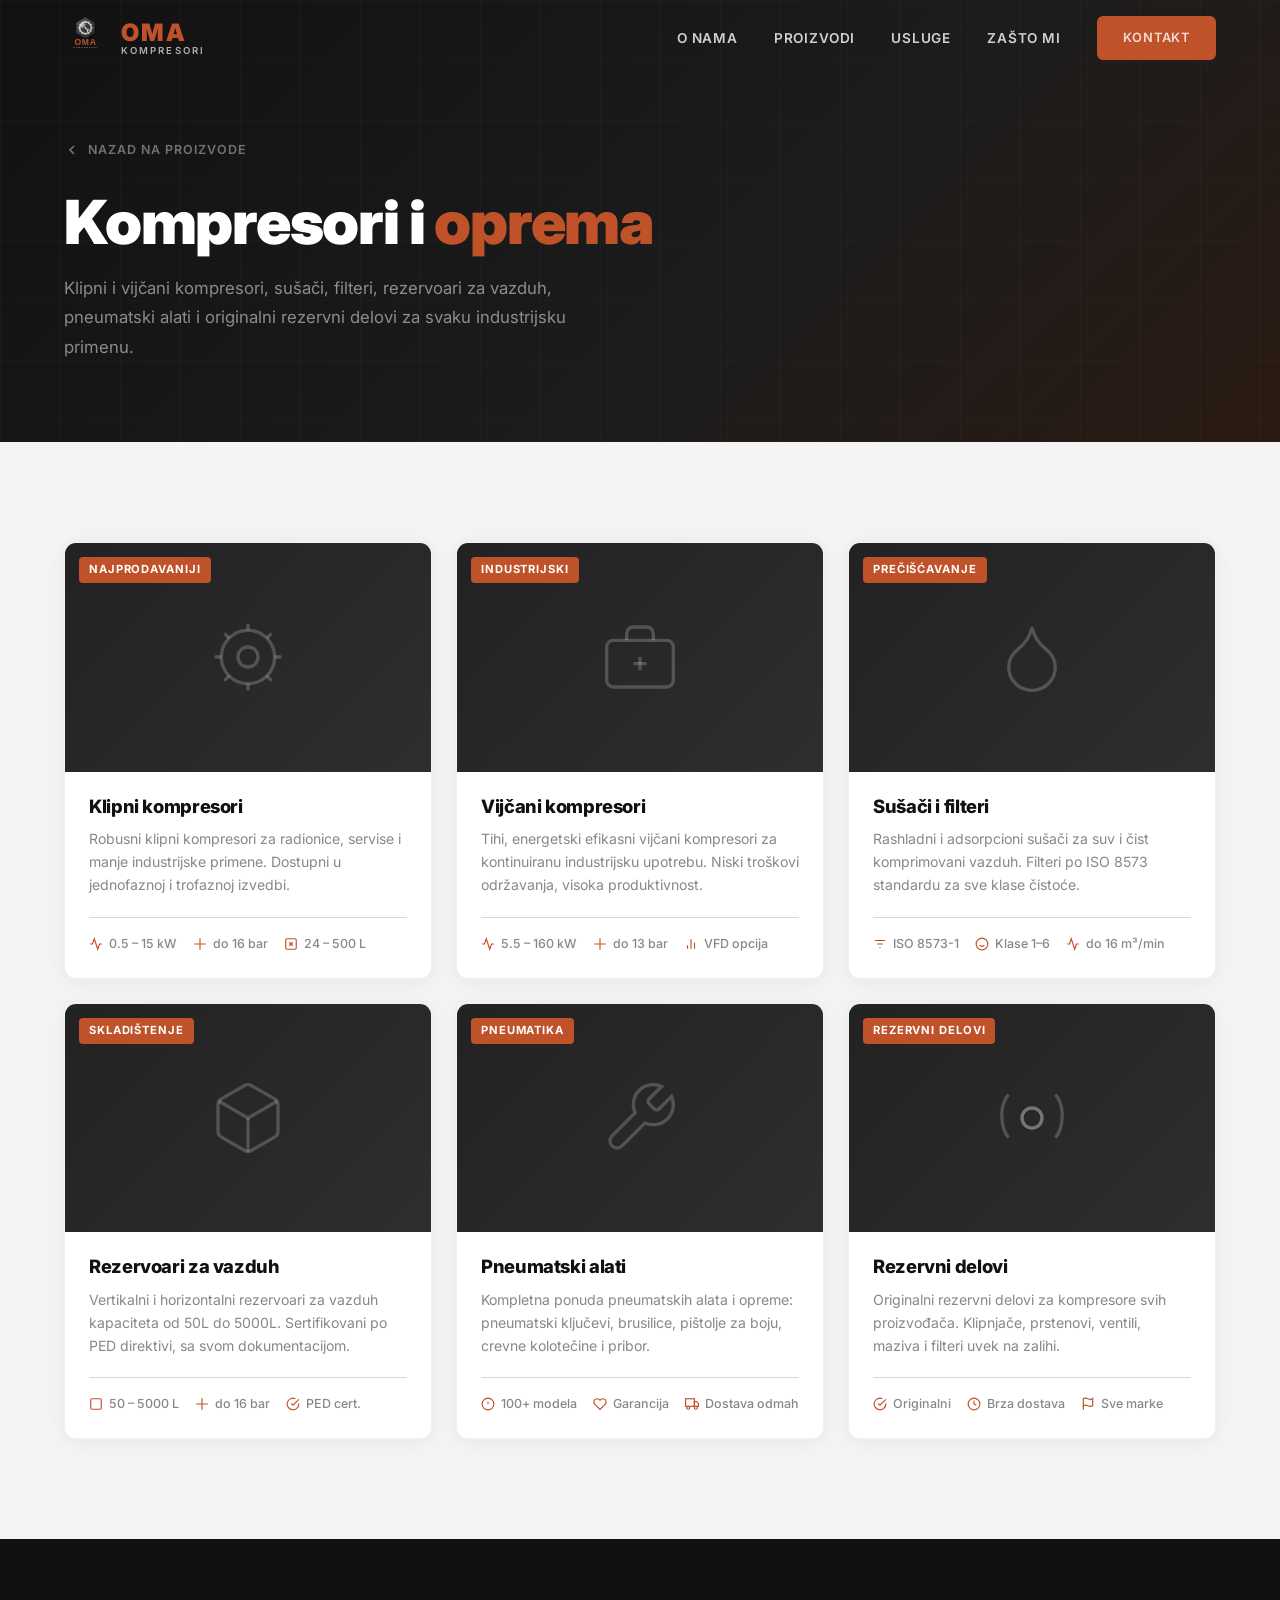
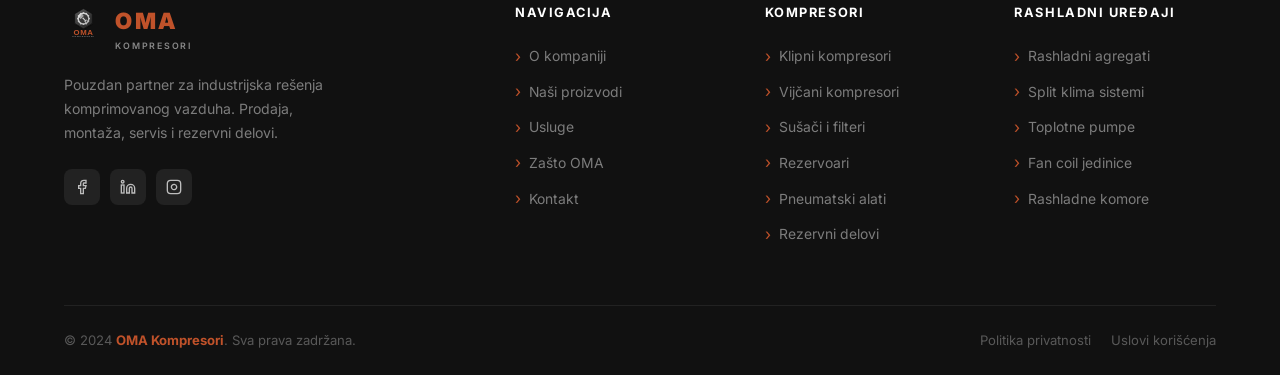
==== kompresori.html @ 8d27f839 "Dodaj kategorije proizvoda: Kompresori i Rashladni uređaji - index.html: products sekcija postala ca" ====
<!DOCTYPE html>
<html lang="sr">
<head>
  <meta charset="UTF-8" />
  <meta name="viewport" content="width=device-width, initial-scale=1.0" />
  <title>Kompresori – OMA Kompresori</title>
  <meta name="description" content="Klipni i vijčani kompresori, sušači, filteri, rezervoari i pneumatski alati. OMA Kompresori – pouzdana industrijska rešenja." />
  <link rel="stylesheet" href="css/style.css" />
  <link rel="preconnect" href="https://fonts.googleapis.com" />
  <link rel="preconnect" href="https://fonts.gstatic.com" crossorigin />
  <link href="https://fonts.googleapis.com/css2?family=Inter:wght@400;500;600;700;800;900&display=swap" rel="stylesheet" />
</head>
<body>

<!-- ===== NAVBAR ===== -->
<nav id="navbar">
  <a href="index.html" class="nav-logo">
    <img src="bands_assets/OMA Kompresori logo vektorski.svg" alt="OMA Kompresori Logo" />
    <div class="nav-logo-text">
      <span class="brand-oma">OMA</span>
      <span class="brand-sub">Kompresori</span>
    </div>
  </a>
  <ul class="nav-links">
    <li><a href="index.html#about">O nama</a></li>
    <li><a href="index.html#products">Proizvodi</a></li>
    <li><a href="index.html#services">Usluge</a></li>
    <li><a href="index.html#why-us">Zašto mi</a></li>
    <li><a href="index.html#contact" class="btn btn-primary nav-cta">Kontakt</a></li>
  </ul>
  <button class="nav-toggle" id="nav-toggle" aria-label="Otvori meni">
    <span></span><span></span><span></span>
  </button>
</nav>

<div class="mobile-nav" id="mobile-nav">
  <a href="index.html#about">O nama</a>
  <a href="index.html#products">Proizvodi</a>
  <a href="index.html#services">Usluge</a>
  <a href="index.html#why-us">Zašto mi</a>
  <a href="index.html#contact" class="btn btn-primary">Kontakt</a>
</div>

<!-- ===== PAGE HEADER ===== -->
<div class="page-header">
  <div class="container">
    <div class="page-header-inner">
      <a href="index.html#products" class="breadcrumb">
        <svg xmlns="http://www.w3.org/2000/svg" viewBox="0 0 24 24" fill="none" stroke="currentColor" stroke-width="2.5"><polyline points="15 18 9 12 15 6"/></svg>
        Nazad na proizvode
      </a>
      <h1>Kompresori i <span>oprema</span></h1>
      <p class="page-header-desc">Klipni i vijčani kompresori, sušači, filteri, rezervoari za vazduh, pneumatski alati i originalni rezervni delovi za svaku industrijsku primenu.</p>
    </div>
  </div>
</div>

<!-- ===== PRODUCTS ===== -->
<section id="products-page">
  <div class="container">
    <div class="products-grid">

      <div class="product-card fade-up">
        <div class="product-img">
          <div class="product-img-overlay"></div>
          <span class="product-tag">Najprodavaniji</span>
          <svg class="product-icon" xmlns="http://www.w3.org/2000/svg" viewBox="0 0 24 24" fill="none" stroke="currentColor" stroke-width="1">
            <circle cx="12" cy="12" r="8"/><circle cx="12" cy="12" r="3"/>
            <line x1="12" y1="2" x2="12" y2="4"/><line x1="12" y1="20" x2="12" y2="22"/>
            <line x1="2" y1="12" x2="4" y2="12"/><line x1="20" y1="12" x2="22" y2="12"/>
            <line x1="4.93" y1="4.93" x2="6.34" y2="6.34"/><line x1="17.66" y1="17.66" x2="19.07" y2="19.07"/>
            <line x1="19.07" y1="4.93" x2="17.66" y2="6.34"/><line x1="6.34" y1="17.66" x2="4.93" y2="19.07"/>
          </svg>
        </div>
        <div class="product-body">
          <h3 class="product-title">Klipni kompresori</h3>
          <p class="product-desc">Robusni klipni kompresori za radionice, servise i manje industrijske primene. Dostupni u jednofaznoj i trofaznoj izvedbi.</p>
          <div class="product-specs">
            <span class="product-spec">
              <svg xmlns="http://www.w3.org/2000/svg" viewBox="0 0 24 24" fill="none" stroke="currentColor" stroke-width="2"><polyline points="22 12 18 12 15 21 9 3 6 12 2 12"/></svg>
              0.5 – 15 kW
            </span>
            <span class="product-spec">
              <svg xmlns="http://www.w3.org/2000/svg" viewBox="0 0 24 24" fill="none" stroke="currentColor" stroke-width="2"><path d="M12 2v20M2 12h20"/></svg>
              do 16 bar
            </span>
            <span class="product-spec">
              <svg xmlns="http://www.w3.org/2000/svg" viewBox="0 0 24 24" fill="none" stroke="currentColor" stroke-width="2"><rect x="3" y="3" width="18" height="18" rx="2"/><line x1="9" y1="9" x2="15" y2="15"/><line x1="15" y1="9" x2="9" y2="15"/></svg>
              24 – 500 L
            </span>
          </div>
        </div>
      </div>

      <div class="product-card fade-up">
        <div class="product-img">
          <div class="product-img-overlay"></div>
          <span class="product-tag">Industrijski</span>
          <svg class="product-icon" xmlns="http://www.w3.org/2000/svg" viewBox="0 0 24 24" fill="none" stroke="currentColor" stroke-width="1">
            <rect x="2" y="7" width="20" height="14" rx="2"/>
            <path d="M16 7V5a2 2 0 0 0-2-2h-4a2 2 0 0 0-2 2v2"/>
            <line x1="12" y1="12" x2="12" y2="16"/><line x1="10" y1="14" x2="14" y2="14"/>
          </svg>
        </div>
        <div class="product-body">
          <h3 class="product-title">Vijčani kompresori</h3>
          <p class="product-desc">Tihi, energetski efikasni vijčani kompresori za kontinuiranu industrijsku upotrebu. Niski troškovi održavanja, visoka produktivnost.</p>
          <div class="product-specs">
            <span class="product-spec">
              <svg xmlns="http://www.w3.org/2000/svg" viewBox="0 0 24 24" fill="none" stroke="currentColor" stroke-width="2"><polyline points="22 12 18 12 15 21 9 3 6 12 2 12"/></svg>
              5.5 – 160 kW
            </span>
            <span class="product-spec">
              <svg xmlns="http://www.w3.org/2000/svg" viewBox="0 0 24 24" fill="none" stroke="currentColor" stroke-width="2"><path d="M12 2v20M2 12h20"/></svg>
              do 13 bar
            </span>
            <span class="product-spec">
              <svg xmlns="http://www.w3.org/2000/svg" viewBox="0 0 24 24" fill="none" stroke="currentColor" stroke-width="2"><path d="M18 20V10M12 20V4M6 20v-6"/></svg>
              VFD opcija
            </span>
          </div>
        </div>
      </div>

      <div class="product-card fade-up">
        <div class="product-img">
          <div class="product-img-overlay"></div>
          <span class="product-tag">Prečišćavanje</span>
          <svg class="product-icon" xmlns="http://www.w3.org/2000/svg" viewBox="0 0 24 24" fill="none" stroke="currentColor" stroke-width="1">
            <path d="M12 22a7 7 0 0 0 7-7c0-2-1-3.9-3-5.5s-3.5-4-4-6.5c-.5 2.5-2 4.9-4 6.5C6 11.1 5 13 5 15a7 7 0 0 0 7 7z"/>
          </svg>
        </div>
        <div class="product-body">
          <h3 class="product-title">Sušači i filteri</h3>
          <p class="product-desc">Rashladni i adsorpcioni sušači za suv i čist komprimovani vazduh. Filteri po ISO 8573 standardu za sve klase čistoće.</p>
          <div class="product-specs">
            <span class="product-spec">
              <svg xmlns="http://www.w3.org/2000/svg" viewBox="0 0 24 24" fill="none" stroke="currentColor" stroke-width="2"><path d="M3 6h18M7 12h10M11 18h2"/></svg>
              ISO 8573-1
            </span>
            <span class="product-spec">
              <svg xmlns="http://www.w3.org/2000/svg" viewBox="0 0 24 24" fill="none" stroke="currentColor" stroke-width="2"><circle cx="12" cy="12" r="10"/><path d="M8 14s1.5 2 4 2 4-2 4-2"/><line x1="9" y1="9" x2="9.01" y2="9"/><line x1="15" y1="9" x2="15.01" y2="9"/></svg>
              Klase 1–6
            </span>
            <span class="product-spec">
              <svg xmlns="http://www.w3.org/2000/svg" viewBox="0 0 24 24" fill="none" stroke="currentColor" stroke-width="2"><polyline points="22 12 18 12 15 21 9 3 6 12 2 12"/></svg>
              do 16 m³/min
            </span>
          </div>
        </div>
      </div>

      <div class="product-card fade-up">
        <div class="product-img">
          <div class="product-img-overlay"></div>
          <span class="product-tag">Skladištenje</span>
          <svg class="product-icon" xmlns="http://www.w3.org/2000/svg" viewBox="0 0 24 24" fill="none" stroke="currentColor" stroke-width="1">
            <path d="M21 16V8a2 2 0 0 0-1-1.73l-7-4a2 2 0 0 0-2 0l-7 4A2 2 0 0 0 3 8v8a2 2 0 0 0 1 1.73l7 4a2 2 0 0 0 2 0l7-4A2 2 0 0 0 21 16z"/>
            <polyline points="3.27 6.96 12 12.01 20.73 6.96"/>
            <line x1="12" y1="22.08" x2="12" y2="12"/>
          </svg>
        </div>
        <div class="product-body">
          <h3 class="product-title">Rezervoari za vazduh</h3>
          <p class="product-desc">Vertikalni i horizontalni rezervoari za vazduh kapaciteta od 50L do 5000L. Sertifikovani po PED direktivi, sa svom dokumentacijom.</p>
          <div class="product-specs">
            <span class="product-spec">
              <svg xmlns="http://www.w3.org/2000/svg" viewBox="0 0 24 24" fill="none" stroke="currentColor" stroke-width="2"><rect x="3" y="3" width="18" height="18" rx="2"/></svg>
              50 – 5000 L
            </span>
            <span class="product-spec">
              <svg xmlns="http://www.w3.org/2000/svg" viewBox="0 0 24 24" fill="none" stroke="currentColor" stroke-width="2"><path d="M12 2v20M2 12h20"/></svg>
              do 16 bar
            </span>
            <span class="product-spec">
              <svg xmlns="http://www.w3.org/2000/svg" viewBox="0 0 24 24" fill="none" stroke="currentColor" stroke-width="2"><path d="M22 11.08V12a10 10 0 1 1-5.93-9.14"/><polyline points="22 4 12 14.01 9 11.01"/></svg>
              PED cert.
            </span>
          </div>
        </div>
      </div>

      <div class="product-card fade-up">
        <div class="product-img">
          <div class="product-img-overlay"></div>
          <span class="product-tag">Pneumatika</span>
          <svg class="product-icon" xmlns="http://www.w3.org/2000/svg" viewBox="0 0 24 24" fill="none" stroke="currentColor" stroke-width="1">
            <path d="M14.7 6.3a1 1 0 0 0 0 1.4l1.6 1.6a1 1 0 0 0 1.4 0l3.77-3.77a6 6 0 0 1-7.94 7.94l-6.91 6.91a2.12 2.12 0 0 1-3-3l6.91-6.91a6 6 0 0 1 7.94-7.94l-3.76 3.76z"/>
          </svg>
        </div>
        <div class="product-body">
          <h3 class="product-title">Pneumatski alati</h3>
          <p class="product-desc">Kompletna ponuda pneumatskih alata i opreme: pneumatski ključevi, brusilice, pištolje za boju, crevne kolotečine i pribor.</p>
          <div class="product-specs">
            <span class="product-spec">
              <svg xmlns="http://www.w3.org/2000/svg" viewBox="0 0 24 24" fill="none" stroke="currentColor" stroke-width="2"><circle cx="12" cy="12" r="10"/><line x1="12" y1="8" x2="12" y2="12"/><line x1="12" y1="16" x2="12.01" y2="16"/></svg>
              100+ modela
            </span>
            <span class="product-spec">
              <svg xmlns="http://www.w3.org/2000/svg" viewBox="0 0 24 24" fill="none" stroke="currentColor" stroke-width="2"><path d="M20.84 4.61a5.5 5.5 0 0 0-7.78 0L12 5.67l-1.06-1.06a5.5 5.5 0 0 0-7.78 7.78l1.06 1.06L12 21.23l7.78-7.78 1.06-1.06a5.5 5.5 0 0 0 0-7.78z"/></svg>
              Garancija
            </span>
            <span class="product-spec">
              <svg xmlns="http://www.w3.org/2000/svg" viewBox="0 0 24 24" fill="none" stroke="currentColor" stroke-width="2"><rect x="1" y="3" width="15" height="13"/><polygon points="16 8 20 8 23 11 23 16 16 16 16 8"/><circle cx="5.5" cy="18.5" r="2.5"/><circle cx="18.5" cy="18.5" r="2.5"/></svg>
              Dostava odmah
            </span>
          </div>
        </div>
      </div>

      <div class="product-card fade-up">
        <div class="product-img">
          <div class="product-img-overlay"></div>
          <span class="product-tag">Rezervni delovi</span>
          <svg class="product-icon" xmlns="http://www.w3.org/2000/svg" viewBox="0 0 24 24" fill="none" stroke="currentColor" stroke-width="1">
            <circle cx="12" cy="12" r="3"/>
            <path d="M19.07 4.93A10 10 0 0 1 21 12a10 10 0 0 1-1.93 5.93M4.93 4.93A10 10 0 0 0 3 12a10 10 0 0 0 1.93 5.93"/>
            <path d="M15 12a3 3 0 1 1-6 0 3 3 0 0 1 6 0z"/>
          </svg>
        </div>
        <div class="product-body">
          <h3 class="product-title">Rezervni delovi</h3>
          <p class="product-desc">Originalni rezervni delovi za kompresore svih proizvođača. Klipnjače, prstenovi, ventili, maziva i filteri uvek na zalihi.</p>
          <div class="product-specs">
            <span class="product-spec">
              <svg xmlns="http://www.w3.org/2000/svg" viewBox="0 0 24 24" fill="none" stroke="currentColor" stroke-width="2"><path d="M22 11.08V12a10 10 0 1 1-5.93-9.14"/><polyline points="22 4 12 14.01 9 11.01"/></svg>
              Originalni
            </span>
            <span class="product-spec">
              <svg xmlns="http://www.w3.org/2000/svg" viewBox="0 0 24 24" fill="none" stroke="currentColor" stroke-width="2"><circle cx="12" cy="12" r="10"/><polyline points="12 6 12 12 16 14"/></svg>
              Brza dostava
            </span>
            <span class="product-spec">
              <svg xmlns="http://www.w3.org/2000/svg" viewBox="0 0 24 24" fill="none" stroke="currentColor" stroke-width="2"><path d="M4 15s1-1 4-1 5 2 8 2 4-1 4-1V3s-1 1-4 1-5-2-8-2-4 1-4 1z"/><line x1="4" y1="22" x2="4" y2="15"/></svg>
              Sve marke
            </span>
          </div>
        </div>
      </div>

    </div>
  </div>
</section>

<!-- ===== FOOTER ===== -->
<footer>
  <div class="container">
    <div class="footer-top">
      <div>
        <div class="footer-brand-logo">
          <img src="bands_assets/OMA Kompresori logo vektorski.svg" alt="OMA Kompresori" />
          <div>
            <div class="footer-brand-oma">OMA</div>
            <div class="footer-brand-sub">Kompresori</div>
          </div>
        </div>
        <p class="footer-brand-desc">Pouzdan partner za industrijska rešenja komprimovanog vazduha. Prodaja, montaža, servis i rezervni delovi.</p>
        <div class="footer-social">
          <a href="#" aria-label="Facebook"><svg xmlns="http://www.w3.org/2000/svg" viewBox="0 0 24 24" fill="none" stroke="currentColor" stroke-width="2"><path d="M18 2h-3a5 5 0 0 0-5 5v3H7v4h3v8h4v-8h3l1-4h-4V7a1 1 0 0 1 1-1h3z"/></svg></a>
          <a href="#" aria-label="LinkedIn"><svg xmlns="http://www.w3.org/2000/svg" viewBox="0 0 24 24" fill="none" stroke="currentColor" stroke-width="2"><path d="M16 8a6 6 0 0 1 6 6v7h-4v-7a2 2 0 0 0-2-2 2 2 0 0 0-2 2v7h-4v-7a6 6 0 0 1 6-6z"/><rect x="2" y="9" width="4" height="12"/><circle cx="4" cy="4" r="2"/></svg></a>
          <a href="#" aria-label="Instagram"><svg xmlns="http://www.w3.org/2000/svg" viewBox="0 0 24 24" fill="none" stroke="currentColor" stroke-width="2"><rect x="2" y="2" width="20" height="20" rx="5" ry="5"/><path d="M16 11.37A4 4 0 1 1 12.63 8 4 4 0 0 1 16 11.37z"/><line x1="17.5" y1="6.5" x2="17.51" y2="6.5"/></svg></a>
        </div>
      </div>
      <div class="footer-col">
        <h5>Navigacija</h5>
        <ul>
          <li><a href="index.html#about">O kompaniji</a></li>
          <li><a href="index.html#products">Naši proizvodi</a></li>
          <li><a href="index.html#services">Usluge</a></li>
          <li><a href="index.html#why-us">Zašto OMA</a></li>
          <li><a href="index.html#contact">Kontakt</a></li>
        </ul>
      </div>
      <div class="footer-col">
        <h5>Kompresori</h5>
        <ul>
          <li><a href="kompresori.html">Klipni kompresori</a></li>
          <li><a href="kompresori.html">Vijčani kompresori</a></li>
          <li><a href="kompresori.html">Sušači i filteri</a></li>
          <li><a href="kompresori.html">Rezervoari</a></li>
          <li><a href="kompresori.html">Pneumatski alati</a></li>
          <li><a href="kompresori.html">Rezervni delovi</a></li>
        </ul>
      </div>
      <div class="footer-col">
        <h5>Rashladni uređaji</h5>
        <ul>
          <li><a href="rashladni.html">Rashladni agregati</a></li>
          <li><a href="rashladni.html">Split klima sistemi</a></li>
          <li><a href="rashladni.html">Toplotne pumpe</a></li>
          <li><a href="rashladni.html">Fan coil jedinice</a></li>
          <li><a href="rashladni.html">Rashladne komore</a></li>
        </ul>
      </div>
    </div>
    <div class="footer-bottom">
      <p>&copy; 2024 <strong>OMA Kompresori</strong>. Sva prava zadržana.</p>
      <div class="footer-bottom-links">
        <a href="#">Politika privatnosti</a>
        <a href="#">Uslovi korišćenja</a>
      </div>
    </div>
  </div>
</footer>

<button id="scroll-top" aria-label="Nazad na vrh">
  <svg xmlns="http://www.w3.org/2000/svg" viewBox="0 0 24 24" fill="none" stroke="currentColor" stroke-width="2.5"><polyline points="18 15 12 9 6 15"/></svg>
</button>

<script src="js/main.js"></script>
</body>
</html>
---- css/style.css ----
/* ===== RESET & BASE ===== */
*, *::before, *::after {
  box-sizing: border-box;
  margin: 0;
  padding: 0;
}

:root {
  --rust: #c0522a;
  --rust-dark: #a0431f;
  --rust-light: #d4673d;
  --dark: #111111;
  --dark-2: #1a1a1a;
  --dark-3: #222222;
  --dark-4: #2e2e2e;
  --mid: #3a3a3a;
  --gray: #888888;
  --gray-light: #b0b0b0;
  --gray-lighter: #d8d8d8;
  --white: #ffffff;
  --off-white: #f5f4f2;
  --section-pad: 100px 0;
  --radius: 6px;
  --shadow: 0 8px 40px rgba(0,0,0,0.18);
  --transition: 0.3s ease;
}

html {
  scroll-behavior: smooth;
  font-size: 16px;
}

body {
  font-family: 'Inter', 'Segoe UI', Arial, sans-serif;
  color: var(--dark);
  background: var(--white);
  line-height: 1.6;
  overflow-x: hidden;
}

img { max-width: 100%; display: block; }
a { text-decoration: none; color: inherit; }
ul { list-style: none; }

/* ===== TYPOGRAPHY ===== */
h1, h2, h3, h4 {
  font-weight: 800;
  line-height: 1.15;
  letter-spacing: -0.02em;
}

.section-label {
  display: inline-block;
  font-size: 0.75rem;
  font-weight: 700;
  letter-spacing: 0.2em;
  text-transform: uppercase;
  color: var(--rust);
  margin-bottom: 12px;
}

.section-title {
  font-size: clamp(2rem, 4vw, 3rem);
  color: var(--dark);
  margin-bottom: 20px;
}

.section-title span {
  color: var(--rust);
}

.section-subtitle {
  font-size: 1.05rem;
  color: var(--gray);
  max-width: 560px;
  line-height: 1.7;
}

/* ===== CONTAINER ===== */
.container {
  width: 90%;
  max-width: 1200px;
  margin: 0 auto;
}

/* ===== BUTTONS ===== */
.btn {
  display: inline-flex;
  align-items: center;
  gap: 10px;
  padding: 14px 32px;
  border-radius: var(--radius);
  font-size: 0.95rem;
  font-weight: 700;
  letter-spacing: 0.04em;
  cursor: pointer;
  border: 2px solid transparent;
  transition: all var(--transition);
  text-transform: uppercase;
}

.btn-primary {
  background: var(--rust);
  color: var(--white);
  border-color: var(--rust);
}
.btn-primary:hover {
  background: var(--rust-dark);
  border-color: var(--rust-dark);
  transform: translateY(-2px);
  box-shadow: 0 8px 24px rgba(192,82,42,0.4);
}

.btn-outline {
  background: transparent;
  color: var(--white);
  border-color: rgba(255,255,255,0.5);
}
.btn-outline:hover {
  background: rgba(255,255,255,0.1);
  border-color: var(--white);
  transform: translateY(-2px);
}

.btn-dark {
  background: var(--dark);
  color: var(--white);
  border-color: var(--dark);
}
.btn-dark:hover {
  background: var(--mid);
  border-color: var(--mid);
  transform: translateY(-2px);
}

.btn svg {
  width: 18px;
  height: 18px;
  flex-shrink: 0;
}

/* ===== NAVBAR ===== */
#navbar {
  position: fixed;
  top: 0;
  left: 0;
  right: 0;
  z-index: 1000;
  padding: 0 5%;
  height: 76px;
  display: flex;
  align-items: center;
  justify-content: space-between;
  background: transparent;
  transition: background var(--transition), box-shadow var(--transition);
}

#navbar.scrolled {
  background: var(--dark);
  box-shadow: 0 2px 24px rgba(0,0,0,0.5);
}

.nav-logo {
  display: flex;
  align-items: center;
  gap: 14px;
}

.nav-logo img {
  height: 48px;
  width: auto;
}

.nav-logo-text {
  display: flex;
  flex-direction: column;
  line-height: 1.1;
}

.nav-logo-text .brand-oma {
  font-size: 1.5rem;
  font-weight: 900;
  color: var(--rust);
  letter-spacing: 0.08em;
}

.nav-logo-text .brand-sub {
  font-size: 0.6rem;
  font-weight: 600;
  letter-spacing: 0.22em;
  color: var(--gray-light);
  text-transform: uppercase;
}

.nav-links {
  display: flex;
  align-items: center;
  gap: 36px;
}

.nav-links a {
  font-size: 0.85rem;
  font-weight: 600;
  letter-spacing: 0.06em;
  text-transform: uppercase;
  color: rgba(255,255,255,0.8);
  transition: color var(--transition);
  position: relative;
}

.nav-links a::after {
  content: '';
  position: absolute;
  bottom: -4px;
  left: 0;
  width: 0;
  height: 2px;
  background: var(--rust);
  transition: width var(--transition);
}

.nav-links a:hover {
  color: var(--white);
}

.nav-links a:hover::after {
  width: 100%;
}

.nav-cta {
  padding: 10px 24px !important;
  font-size: 0.8rem !important;
}

.nav-toggle {
  display: none;
  flex-direction: column;
  gap: 5px;
  cursor: pointer;
  padding: 4px;
}

.nav-toggle span {
  display: block;
  width: 26px;
  height: 2px;
  background: var(--white);
  transition: all var(--transition);
  border-radius: 2px;
}

/* ===== HERO ===== */
#hero {
  min-height: 100vh;
  background: linear-gradient(135deg, var(--dark) 0%, #1c1c1c 40%, #2a1a12 100%);
  display: flex;
  align-items: center;
  position: relative;
  overflow: hidden;
  padding: 120px 0 80px;
}

.hero-bg-pattern {
  position: absolute;
  inset: 0;
  background-image:
    radial-gradient(circle at 20% 50%, rgba(192,82,42,0.08) 0%, transparent 50%),
    radial-gradient(circle at 80% 20%, rgba(192,82,42,0.05) 0%, transparent 40%);
  pointer-events: none;
}

.hero-grid-overlay {
  position: absolute;
  inset: 0;
  background-image:
    linear-gradient(rgba(255,255,255,0.02) 1px, transparent 1px),
    linear-gradient(90deg, rgba(255,255,255,0.02) 1px, transparent 1px);
  background-size: 60px 60px;
  pointer-events: none;
}

.hero-inner {
  position: relative;
  z-index: 2;
  display: grid;
  grid-template-columns: 1fr 1fr;
  gap: 60px;
  align-items: center;
}

.hero-content {}

.hero-badge {
  display: inline-flex;
  align-items: center;
  gap: 8px;
  background: rgba(192,82,42,0.15);
  border: 1px solid rgba(192,82,42,0.3);
  color: var(--rust-light);
  padding: 6px 16px;
  border-radius: 100px;
  font-size: 0.8rem;
  font-weight: 600;
  letter-spacing: 0.08em;
  text-transform: uppercase;
  margin-bottom: 28px;
}

.hero-badge-dot {
  width: 6px;
  height: 6px;
  background: var(--rust);
  border-radius: 50%;
  animation: pulse 2s infinite;
}

@keyframes pulse {
  0%, 100% { opacity: 1; transform: scale(1); }
  50% { opacity: 0.5; transform: scale(1.4); }
}

.hero-title {
  font-size: clamp(2.6rem, 5.5vw, 4.2rem);
  color: var(--white);
  margin-bottom: 24px;
  font-weight: 900;
}

.hero-title .accent {
  color: var(--rust);
  display: block;
}

.hero-desc {
  font-size: 1.1rem;
  color: rgba(255,255,255,0.65);
  max-width: 500px;
  margin-bottom: 40px;
  line-height: 1.75;
}

.hero-actions {
  display: flex;
  gap: 16px;
  flex-wrap: wrap;
}

.hero-stats {
  display: flex;
  gap: 40px;
  margin-top: 56px;
  padding-top: 40px;
  border-top: 1px solid rgba(255,255,255,0.1);
}

.hero-stat-num {
  font-size: 2rem;
  font-weight: 900;
  color: var(--white);
  line-height: 1;
}

.hero-stat-num span {
  color: var(--rust);
}

.hero-stat-label {
  font-size: 0.75rem;
  color: var(--gray);
  letter-spacing: 0.08em;
  text-transform: uppercase;
  margin-top: 4px;
}

.hero-visual {
  display: flex;
  justify-content: center;
  align-items: center;
  position: relative;
}

.hero-logo-wrap {
  position: relative;
  display: flex;
  align-items: center;
  justify-content: center;
}

.hero-logo-ring {
  position: absolute;
  border-radius: 50%;
  border: 1px solid rgba(192,82,42,0.2);
  animation: rotateRing 20s linear infinite;
}

.hero-logo-ring:nth-child(1) {
  width: 340px; height: 340px;
  animation-duration: 25s;
}
.hero-logo-ring:nth-child(2) {
  width: 420px; height: 420px;
  animation-direction: reverse;
  animation-duration: 35s;
  border-style: dashed;
  border-color: rgba(192,82,42,0.1);
}

@keyframes rotateRing {
  from { transform: rotate(0deg); }
  to { transform: rotate(360deg); }
}

.hero-logo-svg {
  position: relative;
  z-index: 2;
  filter: drop-shadow(0 20px 60px rgba(192,82,42,0.25));
  animation: floatLogo 6s ease-in-out infinite;
}

@keyframes floatLogo {
  0%, 100% { transform: translateY(0); }
  50% { transform: translateY(-14px); }
}

/* ===== TRUST BAR ===== */
#trust-bar {
  background: var(--off-white);
  border-top: 1px solid var(--gray-lighter);
  border-bottom: 1px solid var(--gray-lighter);
  padding: 28px 0;
}

.trust-inner {
  display: flex;
  align-items: center;
  justify-content: space-between;
  gap: 24px;
  flex-wrap: wrap;
}

.trust-label {
  font-size: 0.75rem;
  font-weight: 700;
  letter-spacing: 0.15em;
  text-transform: uppercase;
  color: var(--gray);
  white-space: nowrap;
}

.trust-divider {
  width: 1px;
  height: 30px;
  background: var(--gray-lighter);
}

.trust-items {
  display: flex;
  align-items: center;
  gap: 36px;
  flex-wrap: wrap;
}

.trust-item {
  display: flex;
  align-items: center;
  gap: 10px;
  font-size: 0.85rem;
  font-weight: 600;
  color: var(--mid);
}

.trust-icon {
  width: 32px;
  height: 32px;
  background: var(--rust);
  border-radius: 50%;
  display: flex;
  align-items: center;
  justify-content: center;
  flex-shrink: 0;
}

.trust-icon svg {
  width: 16px;
  height: 16px;
  color: var(--white);
}

/* ===== ABOUT ===== */
#about {
  padding: var(--section-pad);
  background: var(--white);
}

.about-grid {
  display: grid;
  grid-template-columns: 1fr 1fr;
  gap: 80px;
  align-items: center;
}

.about-visual {
  position: relative;
}

.about-img-frame {
  position: relative;
  border-radius: 12px;
  overflow: hidden;
  background: var(--dark-3);
  aspect-ratio: 4/3;
  display: flex;
  align-items: center;
  justify-content: center;
}

.about-img-placeholder {
  display: flex;
  flex-direction: column;
  align-items: center;
  gap: 20px;
  padding: 40px;
}

.about-img-placeholder svg {
  opacity: 0.4;
}

.about-img-placeholder p {
  color: var(--gray);
  font-size: 0.9rem;
  text-align: center;
  opacity: 0.7;
}

.about-accent-box {
  position: absolute;
  bottom: -28px;
  right: -28px;
  background: var(--rust);
  color: var(--white);
  padding: 24px 32px;
  border-radius: var(--radius);
  text-align: center;
  box-shadow: var(--shadow);
}

.about-accent-box .num {
  font-size: 2.5rem;
  font-weight: 900;
  line-height: 1;
}

.about-accent-box .lbl {
  font-size: 0.75rem;
  letter-spacing: 0.1em;
  text-transform: uppercase;
  opacity: 0.85;
  margin-top: 4px;
}

.about-content {}

.about-text {
  font-size: 1rem;
  color: #555;
  line-height: 1.8;
  margin-bottom: 16px;
}

.about-features {
  margin-top: 32px;
  display: grid;
  grid-template-columns: 1fr 1fr;
  gap: 16px;
}

.about-feature {
  display: flex;
  align-items: flex-start;
  gap: 12px;
}

.about-feature-icon {
  width: 36px;
  height: 36px;
  border-radius: 8px;
  background: rgba(192,82,42,0.1);
  display: flex;
  align-items: center;
  justify-content: center;
  flex-shrink: 0;
  margin-top: 2px;
}

.about-feature-icon svg {
  width: 18px;
  height: 18px;
  color: var(--rust);
}

.about-feature-text strong {
  display: block;
  font-size: 0.9rem;
  font-weight: 700;
  color: var(--dark);
  margin-bottom: 2px;
}

.about-feature-text span {
  font-size: 0.82rem;
  color: var(--gray);
}

/* ===== PRODUCTS ===== */
#products {
  padding: var(--section-pad);
  background: var(--off-white);
}

.products-header {
  display: flex;
  justify-content: space-between;
  align-items: flex-end;
  margin-bottom: 56px;
  gap: 24px;
  flex-wrap: wrap;
}

.products-grid {
  display: grid;
  grid-template-columns: repeat(3, 1fr);
  gap: 24px;
}

.product-card {
  background: var(--white);
  border-radius: 12px;
  overflow: hidden;
  box-shadow: 0 2px 20px rgba(0,0,0,0.06);
  transition: all var(--transition);
  cursor: pointer;
  border: 1px solid rgba(0,0,0,0.05);
}

.product-card:hover {
  transform: translateY(-6px);
  box-shadow: 0 16px 48px rgba(0,0,0,0.12);
  border-color: rgba(192,82,42,0.2);
}

.product-card:hover .product-img-overlay {
  opacity: 1;
}

.product-img {
  position: relative;
  aspect-ratio: 16/10;
  background: linear-gradient(135deg, var(--dark-3) 0%, var(--dark-4) 100%);
  display: flex;
  align-items: center;
  justify-content: center;
  overflow: hidden;
}

.product-img-overlay {
  position: absolute;
  inset: 0;
  background: rgba(192,82,42,0.15);
  opacity: 0;
  transition: opacity var(--transition);
}

.product-icon {
  width: 80px;
  height: 80px;
  color: rgba(255,255,255,0.2);
  position: relative;
  z-index: 1;
}

.product-tag {
  position: absolute;
  top: 14px;
  left: 14px;
  background: var(--rust);
  color: var(--white);
  font-size: 0.7rem;
  font-weight: 700;
  letter-spacing: 0.08em;
  text-transform: uppercase;
  padding: 4px 10px;
  border-radius: 4px;
  z-index: 2;
}

.product-body {
  padding: 24px;
}

.product-title {
  font-size: 1.15rem;
  font-weight: 800;
  color: var(--dark);
  margin-bottom: 10px;
}

.product-desc {
  font-size: 0.88rem;
  color: var(--gray);
  line-height: 1.65;
  margin-bottom: 20px;
}

.product-specs {
  display: flex;
  gap: 16px;
  flex-wrap: wrap;
  padding-top: 16px;
  border-top: 1px solid var(--gray-lighter);
}

.product-spec {
  display: flex;
  align-items: center;
  gap: 6px;
  font-size: 0.78rem;
  color: var(--gray);
  font-weight: 500;
}

.product-spec svg {
  width: 14px;
  height: 14px;
  color: var(--rust);
  flex-shrink: 0;
}

/* ===== SERVICES ===== */
#services {
  padding: var(--section-pad);
  background: var(--dark);
}

#services .section-title {
  color: var(--white);
}

#services .section-subtitle {
  color: rgba(255,255,255,0.5);
}

.services-header {
  text-align: center;
  margin-bottom: 64px;
}

.services-header .section-subtitle {
  margin: 0 auto;
}

.services-grid {
  display: grid;
  grid-template-columns: repeat(4, 1fr);
  gap: 2px;
  background: rgba(255,255,255,0.06);
  border-radius: 12px;
  overflow: hidden;
}

.service-card {
  background: var(--dark-2);
  padding: 40px 28px;
  transition: all var(--transition);
  position: relative;
  overflow: hidden;
}

.service-card::before {
  content: '';
  position: absolute;
  top: 0;
  left: 0;
  right: 0;
  height: 3px;
  background: var(--rust);
  transform: scaleX(0);
  transition: transform var(--transition);
}

.service-card:hover {
  background: var(--dark-4);
}

.service-card:hover::before {
  transform: scaleX(1);
}

.service-icon {
  width: 56px;
  height: 56px;
  border-radius: 12px;
  background: rgba(192,82,42,0.15);
  border: 1px solid rgba(192,82,42,0.25);
  display: flex;
  align-items: center;
  justify-content: center;
  margin-bottom: 24px;
  transition: all var(--transition);
}

.service-icon svg {
  width: 26px;
  height: 26px;
  color: var(--rust);
}

.service-card:hover .service-icon {
  background: var(--rust);
  border-color: var(--rust);
}

.service-card:hover .service-icon svg {
  color: var(--white);
}

.service-title {
  font-size: 1.05rem;
  font-weight: 700;
  color: var(--white);
  margin-bottom: 12px;
}

.service-desc {
  font-size: 0.85rem;
  color: rgba(255,255,255,0.45);
  line-height: 1.7;
}

/* ===== WHY US ===== */
#why-us {
  padding: var(--section-pad);
  background: var(--white);
}

.why-grid {
  display: grid;
  grid-template-columns: 1fr 1fr;
  gap: 80px;
  align-items: center;
}

.why-content {}

.why-list {
  margin-top: 36px;
  display: flex;
  flex-direction: column;
  gap: 28px;
}

.why-item {
  display: flex;
  gap: 20px;
  align-items: flex-start;
}

.why-num {
  font-size: 2rem;
  font-weight: 900;
  color: var(--gray-lighter);
  line-height: 1;
  min-width: 40px;
  padding-top: 4px;
}

.why-item-body strong {
  display: block;
  font-size: 1rem;
  font-weight: 700;
  color: var(--dark);
  margin-bottom: 6px;
}

.why-item-body p {
  font-size: 0.9rem;
  color: var(--gray);
  line-height: 1.65;
}

.why-visual {
  display: grid;
  grid-template-columns: 1fr 1fr;
  gap: 16px;
}

.why-stat-card {
  background: var(--off-white);
  border-radius: 12px;
  padding: 28px 24px;
  text-align: center;
  border: 1px solid var(--gray-lighter);
  transition: all var(--transition);
}

.why-stat-card:hover {
  border-color: var(--rust);
  transform: translateY(-4px);
  box-shadow: var(--shadow);
}

.why-stat-card:nth-child(2) {
  margin-top: 24px;
}

.why-stat-card:nth-child(4) {
  margin-top: -24px;
}

.why-stat-icon {
  width: 44px;
  height: 44px;
  background: rgba(192,82,42,0.1);
  border-radius: 10px;
  display: flex;
  align-items: center;
  justify-content: center;
  margin: 0 auto 16px;
}

.why-stat-icon svg {
  width: 22px;
  height: 22px;
  color: var(--rust);
}

.why-stat-num {
  font-size: 2rem;
  font-weight: 900;
  color: var(--dark);
  line-height: 1;
  margin-bottom: 6px;
}

.why-stat-num span {
  color: var(--rust);
}

.why-stat-label {
  font-size: 0.8rem;
  color: var(--gray);
  letter-spacing: 0.06em;
  text-transform: uppercase;
}

/* ===== CONTACT ===== */
#contact {
  padding: var(--section-pad);
  background: var(--off-white);
}

.contact-grid {
  display: grid;
  grid-template-columns: 1fr 1.5fr;
  gap: 64px;
  align-items: start;
}

.contact-info {}

.contact-info-items {
  margin-top: 36px;
  display: flex;
  flex-direction: column;
  gap: 28px;
}

.contact-info-item {
  display: flex;
  gap: 16px;
  align-items: flex-start;
}

.contact-info-icon {
  width: 44px;
  height: 44px;
  background: var(--rust);
  border-radius: 10px;
  display: flex;
  align-items: center;
  justify-content: center;
  flex-shrink: 0;
}

.contact-info-icon svg {
  width: 20px;
  height: 20px;
  color: var(--white);
}

.contact-info-label {
  font-size: 0.75rem;
  font-weight: 700;
  letter-spacing: 0.1em;
  text-transform: uppercase;
  color: var(--gray);
  margin-bottom: 4px;
}

.contact-info-value {
  font-size: 0.95rem;
  font-weight: 600;
  color: var(--dark);
  line-height: 1.5;
}

.contact-hours {
  margin-top: 36px;
  padding: 24px;
  background: var(--dark);
  border-radius: 12px;
  color: var(--white);
}

.contact-hours h4 {
  font-size: 0.8rem;
  letter-spacing: 0.12em;
  text-transform: uppercase;
  color: var(--rust);
  margin-bottom: 16px;
}

.hours-row {
  display: flex;
  justify-content: space-between;
  font-size: 0.88rem;
  padding: 6px 0;
  border-bottom: 1px solid rgba(255,255,255,0.06);
  color: rgba(255,255,255,0.75);
}

.hours-row:last-child { border-bottom: none; }

/* ===== FORM ===== */
.contact-form {
  background: var(--white);
  border-radius: 16px;
  padding: 44px;
  box-shadow: var(--shadow);
}

.form-title {
  font-size: 1.4rem;
  font-weight: 800;
  color: var(--dark);
  margin-bottom: 8px;
}

.form-subtitle {
  font-size: 0.88rem;
  color: var(--gray);
  margin-bottom: 32px;
}

.form-row {
  display: grid;
  grid-template-columns: 1fr 1fr;
  gap: 16px;
}

.form-group {
  margin-bottom: 20px;
}

.form-group label {
  display: block;
  font-size: 0.8rem;
  font-weight: 700;
  letter-spacing: 0.06em;
  text-transform: uppercase;
  color: var(--dark);
  margin-bottom: 8px;
}

.form-group input,
.form-group select,
.form-group textarea {
  width: 100%;
  padding: 12px 16px;
  border: 2px solid var(--gray-lighter);
  border-radius: var(--radius);
  font-size: 0.92rem;
  color: var(--dark);
  background: var(--white);
  transition: border-color var(--transition);
  font-family: inherit;
  outline: none;
  appearance: none;
}

.form-group input:focus,
.form-group select:focus,
.form-group textarea:focus {
  border-color: var(--rust);
  box-shadow: 0 0 0 3px rgba(192,82,42,0.1);
}

.form-group textarea {
  resize: vertical;
  min-height: 120px;
}

.form-group select {
  background-image: url("data:image/svg+xml,%3Csvg xmlns='http://www.w3.org/2000/svg' width='16' height='16' viewBox='0 0 24 24' fill='none' stroke='%23888' stroke-width='2'%3E%3Cpolyline points='6 9 12 15 18 9'/%3E%3C/svg%3E");
  background-repeat: no-repeat;
  background-position: right 14px center;
  padding-right: 40px;
}

/* ===== FOOTER ===== */
footer {
  background: var(--dark);
  color: rgba(255,255,255,0.6);
}

.footer-top {
  padding: 64px 0 48px;
  display: grid;
  grid-template-columns: 2fr 1fr 1fr 1fr;
  gap: 48px;
  border-bottom: 1px solid rgba(255,255,255,0.07);
}

.footer-brand-logo {
  display: flex;
  align-items: center;
  gap: 12px;
  margin-bottom: 20px;
}

.footer-brand-logo img {
  height: 44px;
}

.footer-brand-oma {
  font-size: 1.4rem;
  font-weight: 900;
  color: var(--rust);
  letter-spacing: 0.1em;
}

.footer-brand-sub {
  font-size: 0.55rem;
  font-weight: 600;
  letter-spacing: 0.2em;
  color: var(--gray);
  text-transform: uppercase;
}

.footer-brand-desc {
  font-size: 0.88rem;
  line-height: 1.7;
  color: rgba(255,255,255,0.45);
  margin-bottom: 24px;
  max-width: 280px;
}

.footer-social {
  display: flex;
  gap: 10px;
}

.footer-social a {
  width: 36px;
  height: 36px;
  border-radius: 8px;
  background: rgba(255,255,255,0.07);
  display: flex;
  align-items: center;
  justify-content: center;
  transition: all var(--transition);
}

.footer-social a:hover {
  background: var(--rust);
}

.footer-social a svg {
  width: 16px;
  height: 16px;
  color: rgba(255,255,255,0.7);
}

.footer-col h5 {
  font-size: 0.8rem;
  font-weight: 700;
  letter-spacing: 0.12em;
  text-transform: uppercase;
  color: var(--white);
  margin-bottom: 20px;
}

.footer-col ul li {
  margin-bottom: 10px;
}

.footer-col ul li a {
  font-size: 0.87rem;
  color: rgba(255,255,255,0.45);
  transition: color var(--transition);
  display: flex;
  align-items: center;
  gap: 8px;
}

.footer-col ul li a:hover {
  color: var(--rust);
}

.footer-col ul li a::before {
  content: '›';
  color: var(--rust);
  font-size: 1rem;
}

.footer-bottom {
  padding: 24px 0;
  display: flex;
  align-items: center;
  justify-content: space-between;
  gap: 16px;
  flex-wrap: wrap;
}

.footer-bottom p {
  font-size: 0.82rem;
  color: rgba(255,255,255,0.3);
}

.footer-bottom p strong {
  color: var(--rust);
  font-weight: 700;
}

.footer-bottom-links {
  display: flex;
  gap: 20px;
}

.footer-bottom-links a {
  font-size: 0.82rem;
  color: rgba(255,255,255,0.3);
  transition: color var(--transition);
}

.footer-bottom-links a:hover {
  color: var(--rust);
}

/* ===== SCROLL TO TOP ===== */
#scroll-top {
  position: fixed;
  bottom: 32px;
  right: 32px;
  width: 44px;
  height: 44px;
  background: var(--rust);
  color: var(--white);
  border: none;
  border-radius: 10px;
  cursor: pointer;
  display: flex;
  align-items: center;
  justify-content: center;
  box-shadow: 0 4px 16px rgba(192,82,42,0.4);
  opacity: 0;
  transform: translateY(20px);
  transition: all var(--transition);
  z-index: 999;
}

#scroll-top.visible {
  opacity: 1;
  transform: translateY(0);
}

#scroll-top:hover {
  background: var(--rust-dark);
  transform: translateY(-3px);
}

#scroll-top svg {
  width: 20px;
  height: 20px;
}

/* ===== MOBILE MENU ===== */
.mobile-nav {
  display: none;
  position: fixed;
  top: 76px;
  left: 0;
  right: 0;
  background: var(--dark);
  padding: 24px;
  z-index: 999;
  box-shadow: 0 8px 32px rgba(0,0,0,0.4);
  border-top: 1px solid rgba(255,255,255,0.07);
  flex-direction: column;
  gap: 4px;
}

.mobile-nav.open {
  display: flex;
}

.mobile-nav a {
  padding: 12px 16px;
  font-size: 0.9rem;
  font-weight: 600;
  color: rgba(255,255,255,0.8);
  border-radius: var(--radius);
  transition: all var(--transition);
}

.mobile-nav a:hover {
  background: rgba(255,255,255,0.07);
  color: var(--white);
}

.mobile-nav .btn {
  margin-top: 12px;
  justify-content: center;
}

/* ===== ANIMATIONS ===== */
.fade-up {
  opacity: 0;
  transform: translateY(30px);
  transition: opacity 0.6s ease, transform 0.6s ease;
}

.fade-up.visible {
  opacity: 1;
  transform: translateY(0);
}

.fade-up:nth-child(2) { transition-delay: 0.1s; }
.fade-up:nth-child(3) { transition-delay: 0.2s; }
.fade-up:nth-child(4) { transition-delay: 0.3s; }
.fade-up:nth-child(5) { transition-delay: 0.4s; }
.fade-up:nth-child(6) { transition-delay: 0.5s; }

/* ===== CATEGORY SELECTOR ===== */
.category-selector {
  display: grid;
  grid-template-columns: 1fr 1fr;
  gap: 24px;
  margin-top: 16px;
}

.category-card {
  background: var(--dark);
  border: 1px solid var(--dark-4);
  border-radius: 16px;
  padding: 56px 48px;
  display: flex;
  flex-direction: column;
  gap: 20px;
  cursor: pointer;
  transition: all 0.35s ease;
  text-decoration: none;
  color: inherit;
  position: relative;
  overflow: hidden;
}

.category-card::before {
  content: '';
  position: absolute;
  inset: 0;
  background: radial-gradient(circle at 30% 50%, rgba(192,82,42,0.07) 0%, transparent 60%);
  opacity: 0;
  transition: opacity 0.35s ease;
}

.category-card:hover::before { opacity: 1; }

.category-card:hover {
  border-color: var(--rust);
  transform: translateY(-6px);
  box-shadow: 0 24px 64px rgba(0,0,0,0.35), 0 0 0 1px rgba(192,82,42,0.3);
}

.category-card-icon {
  width: 64px;
  height: 64px;
  background: rgba(192,82,42,0.12);
  border: 1px solid rgba(192,82,42,0.25);
  border-radius: 14px;
  display: flex;
  align-items: center;
  justify-content: center;
  transition: all 0.35s ease;
}

.category-card-icon svg {
  width: 32px;
  height: 32px;
  color: var(--rust);
}

.category-card:hover .category-card-icon {
  background: var(--rust);
  border-color: var(--rust);
}

.category-card:hover .category-card-icon svg { color: var(--white); }

.category-card h3 {
  font-size: 2rem;
  font-weight: 900;
  color: var(--white);
  letter-spacing: -0.02em;
}

.category-card p {
  color: rgba(255,255,255,0.48);
  font-size: 0.95rem;
  line-height: 1.72;
  flex: 1;
}

.category-arrow {
  display: flex;
  align-items: center;
  gap: 10px;
  color: var(--rust);
  font-size: 0.82rem;
  font-weight: 700;
  letter-spacing: 0.08em;
  text-transform: uppercase;
  margin-top: 8px;
  transition: gap 0.3s ease;
}

.category-arrow svg {
  width: 18px;
  height: 18px;
  transition: transform 0.3s ease;
}

.category-card:hover .category-arrow { gap: 16px; }
.category-card:hover .category-arrow svg { transform: translateX(4px); }

.category-count {
  position: absolute;
  top: 24px;
  right: 24px;
  background: rgba(192,82,42,0.1);
  border: 1px solid rgba(192,82,42,0.2);
  color: var(--rust);
  font-size: 0.72rem;
  font-weight: 700;
  letter-spacing: 0.1em;
  padding: 4px 12px;
  border-radius: 100px;
  text-transform: uppercase;
}

/* ===== PAGE HEADER ===== */
.page-header {
  background: linear-gradient(135deg, var(--dark) 0%, #1c1c1c 60%, #2a1a12 100%);
  padding: 140px 0 80px;
  position: relative;
  overflow: hidden;
}

.page-header::before {
  content: '';
  position: absolute;
  inset: 0;
  background-image:
    linear-gradient(rgba(255,255,255,0.02) 1px, transparent 1px),
    linear-gradient(90deg, rgba(255,255,255,0.02) 1px, transparent 1px);
  background-size: 60px 60px;
  pointer-events: none;
}

.page-header-inner { position: relative; z-index: 2; }

.breadcrumb {
  display: inline-flex;
  align-items: center;
  gap: 8px;
  color: rgba(255,255,255,0.4);
  font-size: 0.78rem;
  font-weight: 600;
  letter-spacing: 0.08em;
  text-transform: uppercase;
  margin-bottom: 28px;
  transition: color 0.3s ease;
}

.breadcrumb:hover { color: var(--rust); }
.breadcrumb svg { width: 16px; height: 16px; }

.page-header h1 {
  font-size: clamp(2.4rem, 5vw, 3.8rem);
  color: var(--white);
  font-weight: 900;
  letter-spacing: -0.02em;
  margin-bottom: 16px;
}

.page-header h1 span { color: var(--rust); }

.page-header-desc {
  font-size: 1.05rem;
  color: rgba(255,255,255,0.5);
  max-width: 560px;
  line-height: 1.75;
}

#products-page {
  padding: var(--section-pad);
  background: var(--off-white);
}

/* ===== RESPONSIVE ===== */
@media (max-width: 1100px) {
  .services-grid {
    grid-template-columns: repeat(2, 1fr);
  }
  .footer-top {
    grid-template-columns: 1fr 1fr;
  }
}

@media (max-width: 900px) {
  .hero-inner {
    grid-template-columns: 1fr;
    text-align: center;
  }
  .hero-desc { margin: 0 auto 40px; }
  .hero-actions { justify-content: center; }
  .hero-stats { justify-content: center; }
  .hero-visual { display: none; }
  .about-grid,
  .why-grid,
  .contact-grid {
    grid-template-columns: 1fr;
    gap: 40px;
  }
  .about-accent-box {
    position: static;
    display: inline-block;
    margin-top: 20px;
  }
  .products-grid {
    grid-template-columns: repeat(2, 1fr);
  }
}

@media (max-width: 768px) {
  .nav-links { display: none; }
  .nav-toggle { display: flex; }
  :root { --section-pad: 72px 0; }
  .products-grid { grid-template-columns: 1fr; }
  .services-grid { grid-template-columns: 1fr; }
  .why-visual { grid-template-columns: 1fr 1fr; }
  .why-stat-card:nth-child(2),
  .why-stat-card:nth-child(4) { margin-top: 0; }
  .form-row { grid-template-columns: 1fr; }
  .contact-form { padding: 28px 20px; }
  .footer-top { grid-template-columns: 1fr; gap: 32px; }
  .footer-bottom { flex-direction: column; text-align: center; }
  .products-header { flex-direction: column; align-items: flex-start; }
  .hero-stats { gap: 24px; flex-wrap: wrap; justify-content: center; }
  .trust-inner { flex-direction: column; align-items: flex-start; gap: 16px; }
  .trust-divider { display: none; }
  .category-selector { grid-template-columns: 1fr; }
  .category-card { padding: 36px 28px; }
  .category-card h3 { font-size: 1.5rem; }
  .page-header { padding: 110px 0 56px; }
}
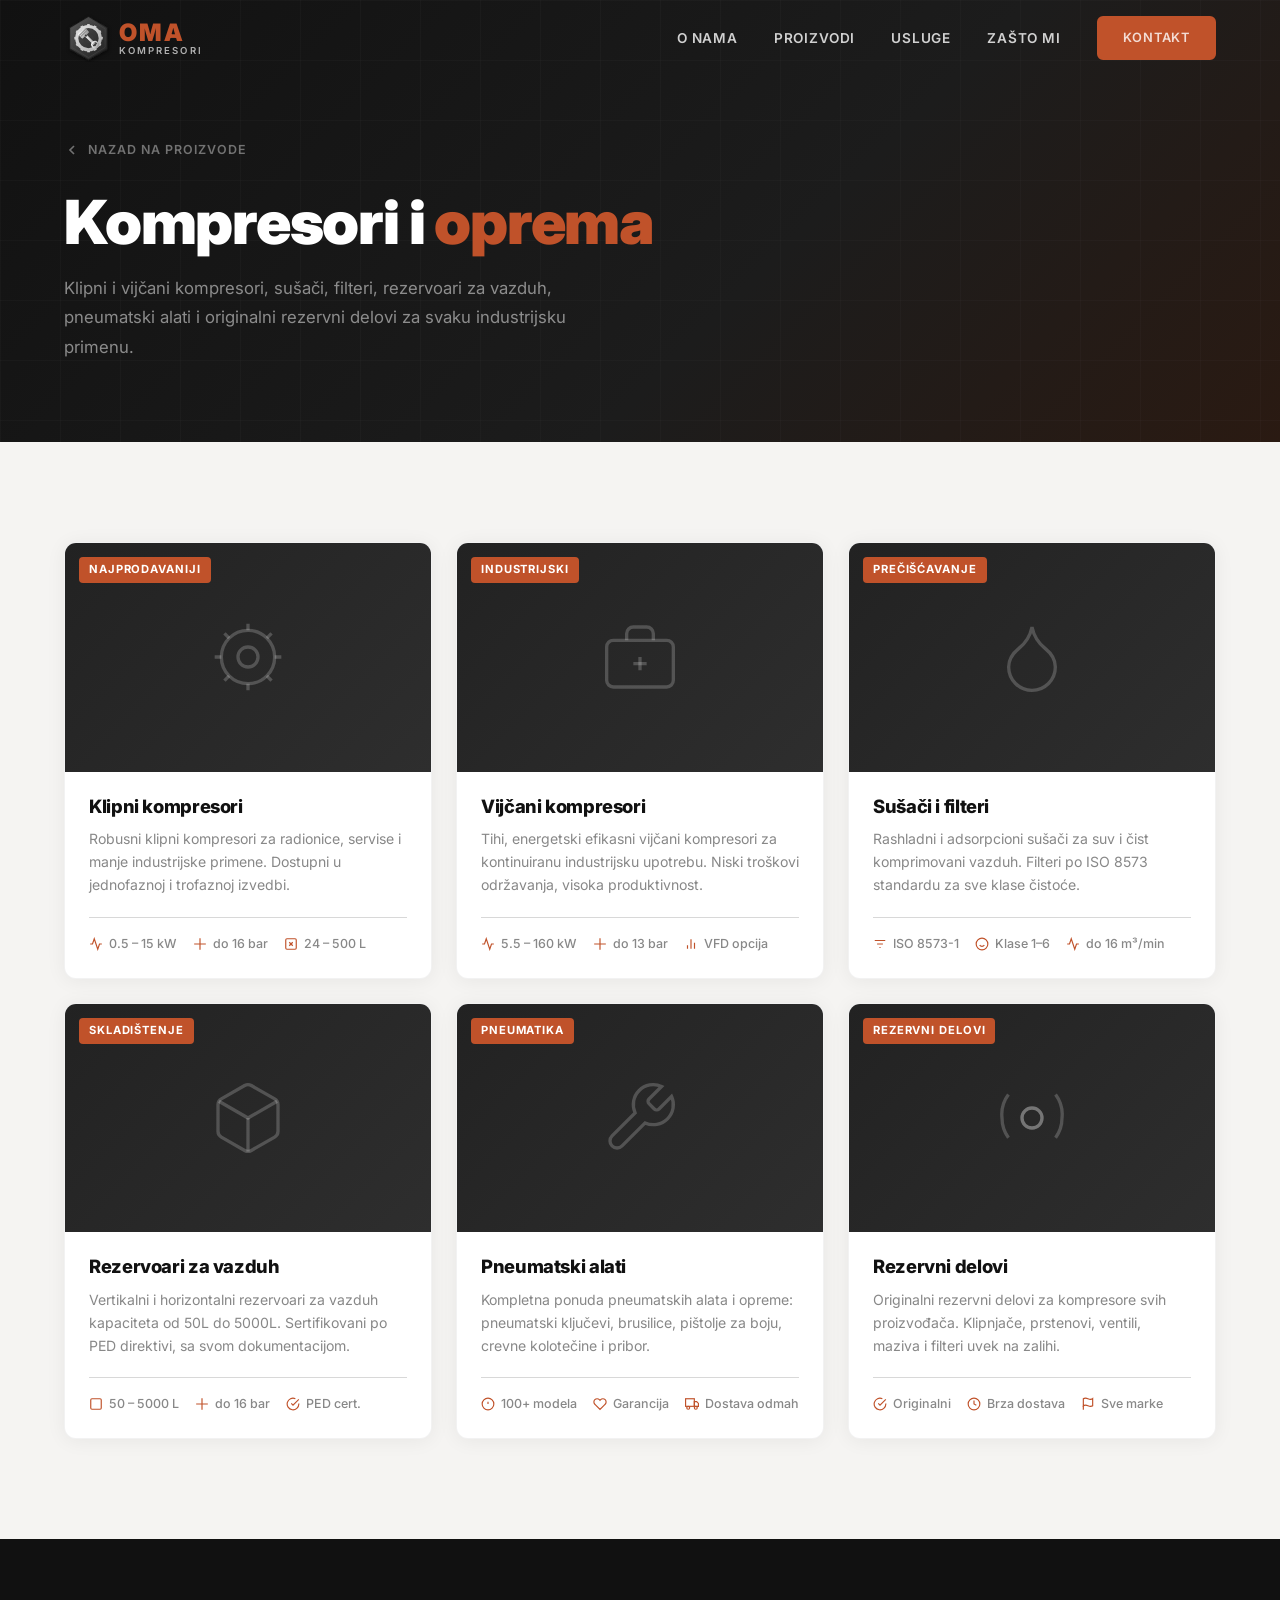
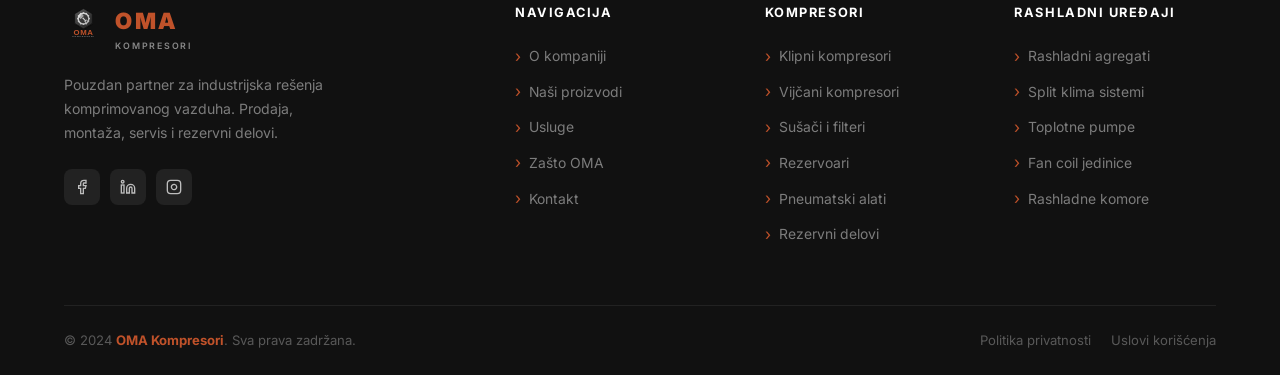
==== commit 215113b1: "Zameni logo u navbaru sa ikonom zupcanika i smanji razmak - Kreiran oma-icon.svg (samo heksagon + zu" ====
--- a/kompresori.html
+++ b/kompresori.html
@@ -15,7 +15,7 @@
 <!-- ===== NAVBAR ===== -->
 <nav id="navbar">
   <a href="index.html" class="nav-logo">
-    <img src="bands_assets/OMA Kompresori logo vektorski.svg" alt="OMA Kompresori Logo" />
+    <img src="bands_assets/oma-icon.svg" alt="OMA Kompresori Logo" />
     <div class="nav-logo-text">
       <span class="brand-oma">OMA</span>
       <span class="brand-sub">Kompresori</span>
--- a/css/style.css
+++ b/css/style.css
@@ -163,7 +163,7 @@
 .nav-logo {
   display: flex;
   align-items: center;
-  gap: 14px;
+  gap: 6px;
 }
 
 .nav-logo img {
@@ -1040,6 +1040,13 @@
 }
 
 .hours-row:last-child { border-bottom: none; }
+
+.contact-map {
+  margin-top: 48px;
+  border-radius: 16px;
+  overflow: hidden;
+  box-shadow: var(--shadow);
+}
 
 /* ===== FORM ===== */
 .contact-form {
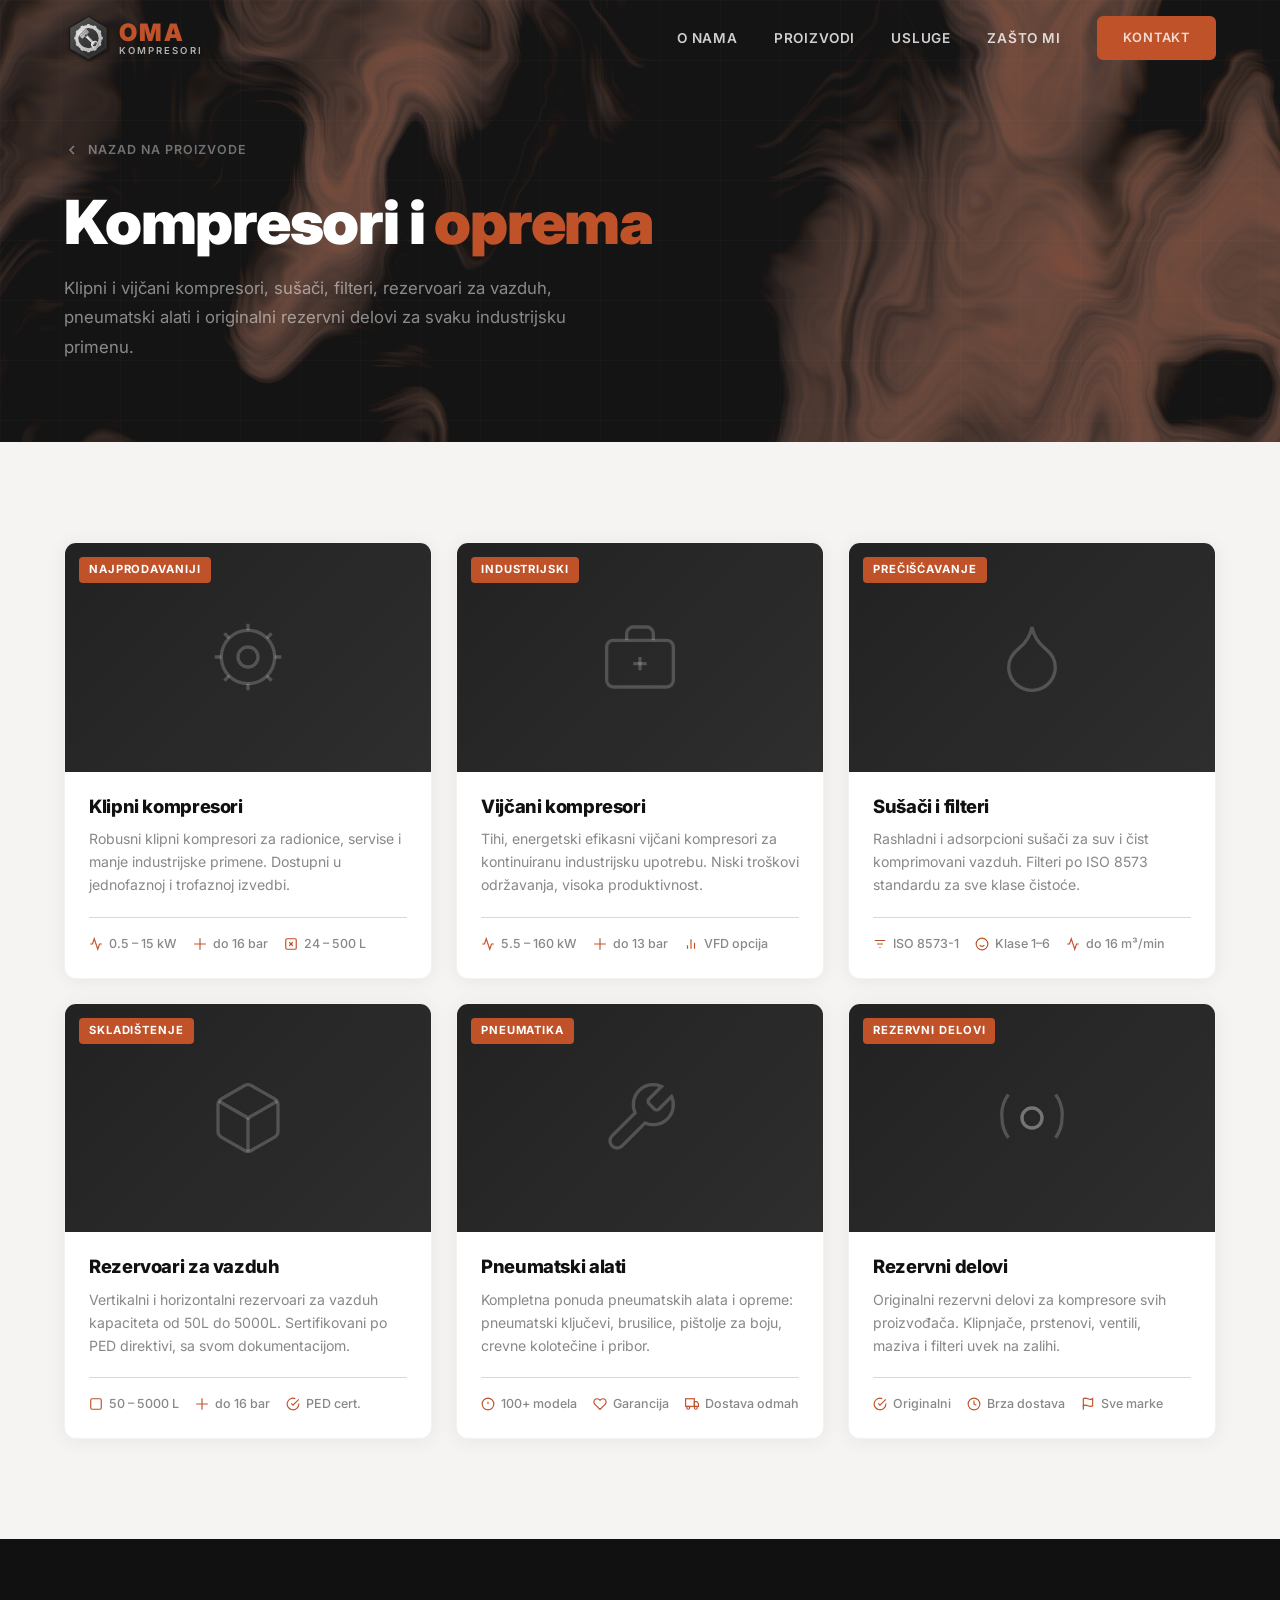
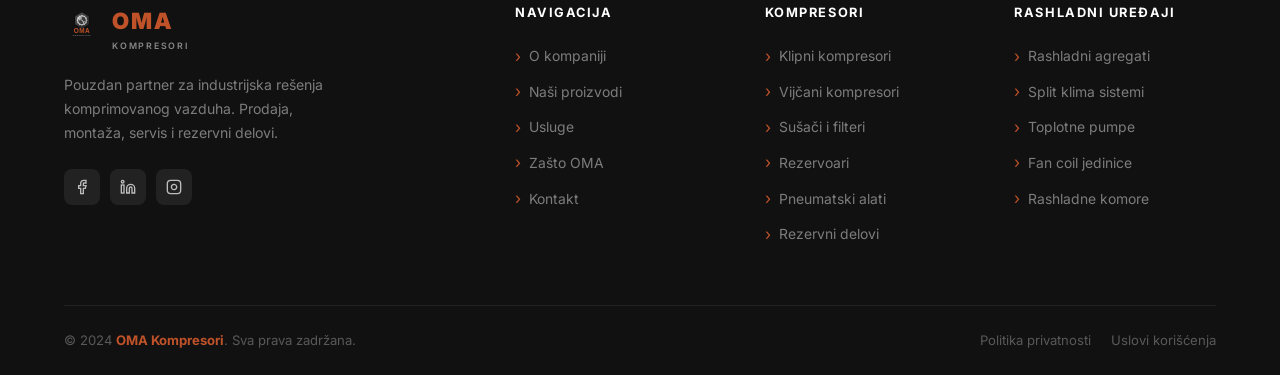
==== commit 8911ac28: "Dodaj WebGL dim animaciju na zaglavlja podstranica Proširuje postojeću hero animaciju dima na page-h" ====
--- a/kompresori.html
+++ b/kompresori.html
@@ -43,6 +43,7 @@
 
 <!-- ===== PAGE HEADER ===== -->
 <div class="page-header">
+  <canvas id="page-header-smoke-canvas"></canvas>
   <div class="container">
     <div class="page-header-inner">
       <a href="index.html#products" class="breadcrumb">
--- a/css/style.css
+++ b/css/style.css
@@ -250,6 +250,15 @@
 }
 
 /* ===== HERO ===== */
+#hero-smoke-canvas {
+  position: absolute;
+  inset: 0;
+  width: 100%;
+  height: 100%;
+  display: block;
+  z-index: 0;
+}
+
 #hero {
   min-height: 100vh;
   background: linear-gradient(135deg, var(--dark) 0%, #1c1c1c 40%, #2a1a12 100%);
@@ -566,6 +575,48 @@
   color: #555;
   line-height: 1.8;
   margin-bottom: 16px;
+}
+
+.about-license-box {
+  display: flex;
+  align-items: flex-start;
+  gap: 16px;
+  margin-top: 24px;
+  padding: 20px 24px;
+  background: rgba(192,82,42,0.06);
+  border-left: 3px solid var(--rust);
+  border-radius: 8px;
+}
+
+.about-license-icon {
+  width: 40px;
+  height: 40px;
+  border-radius: 8px;
+  background: var(--rust);
+  display: flex;
+  align-items: center;
+  justify-content: center;
+  flex-shrink: 0;
+}
+
+.about-license-icon svg {
+  width: 20px;
+  height: 20px;
+  color: var(--white);
+}
+
+.about-license-text strong {
+  display: block;
+  font-size: 0.98rem;
+  font-weight: 700;
+  color: var(--dark);
+  margin-bottom: 6px;
+}
+
+.about-license-text p {
+  font-size: 0.88rem;
+  color: #555;
+  line-height: 1.7;
 }
 
 .about-features {
@@ -1146,7 +1197,8 @@
 }
 
 .footer-brand-logo img {
-  height: 44px;
+  height: 36px;
+  width: 36px;
 }
 
 .footer-brand-oma {
@@ -1483,10 +1535,20 @@
   overflow: hidden;
 }
 
+#page-header-smoke-canvas {
+  position: absolute;
+  inset: 0;
+  width: 100%;
+  height: 100%;
+  display: block;
+  z-index: 0;
+}
+
 .page-header::before {
   content: '';
   position: absolute;
   inset: 0;
+  z-index: 1;
   background-image:
     linear-gradient(rgba(255,255,255,0.02) 1px, transparent 1px),
     linear-gradient(90deg, rgba(255,255,255,0.02) 1px, transparent 1px);
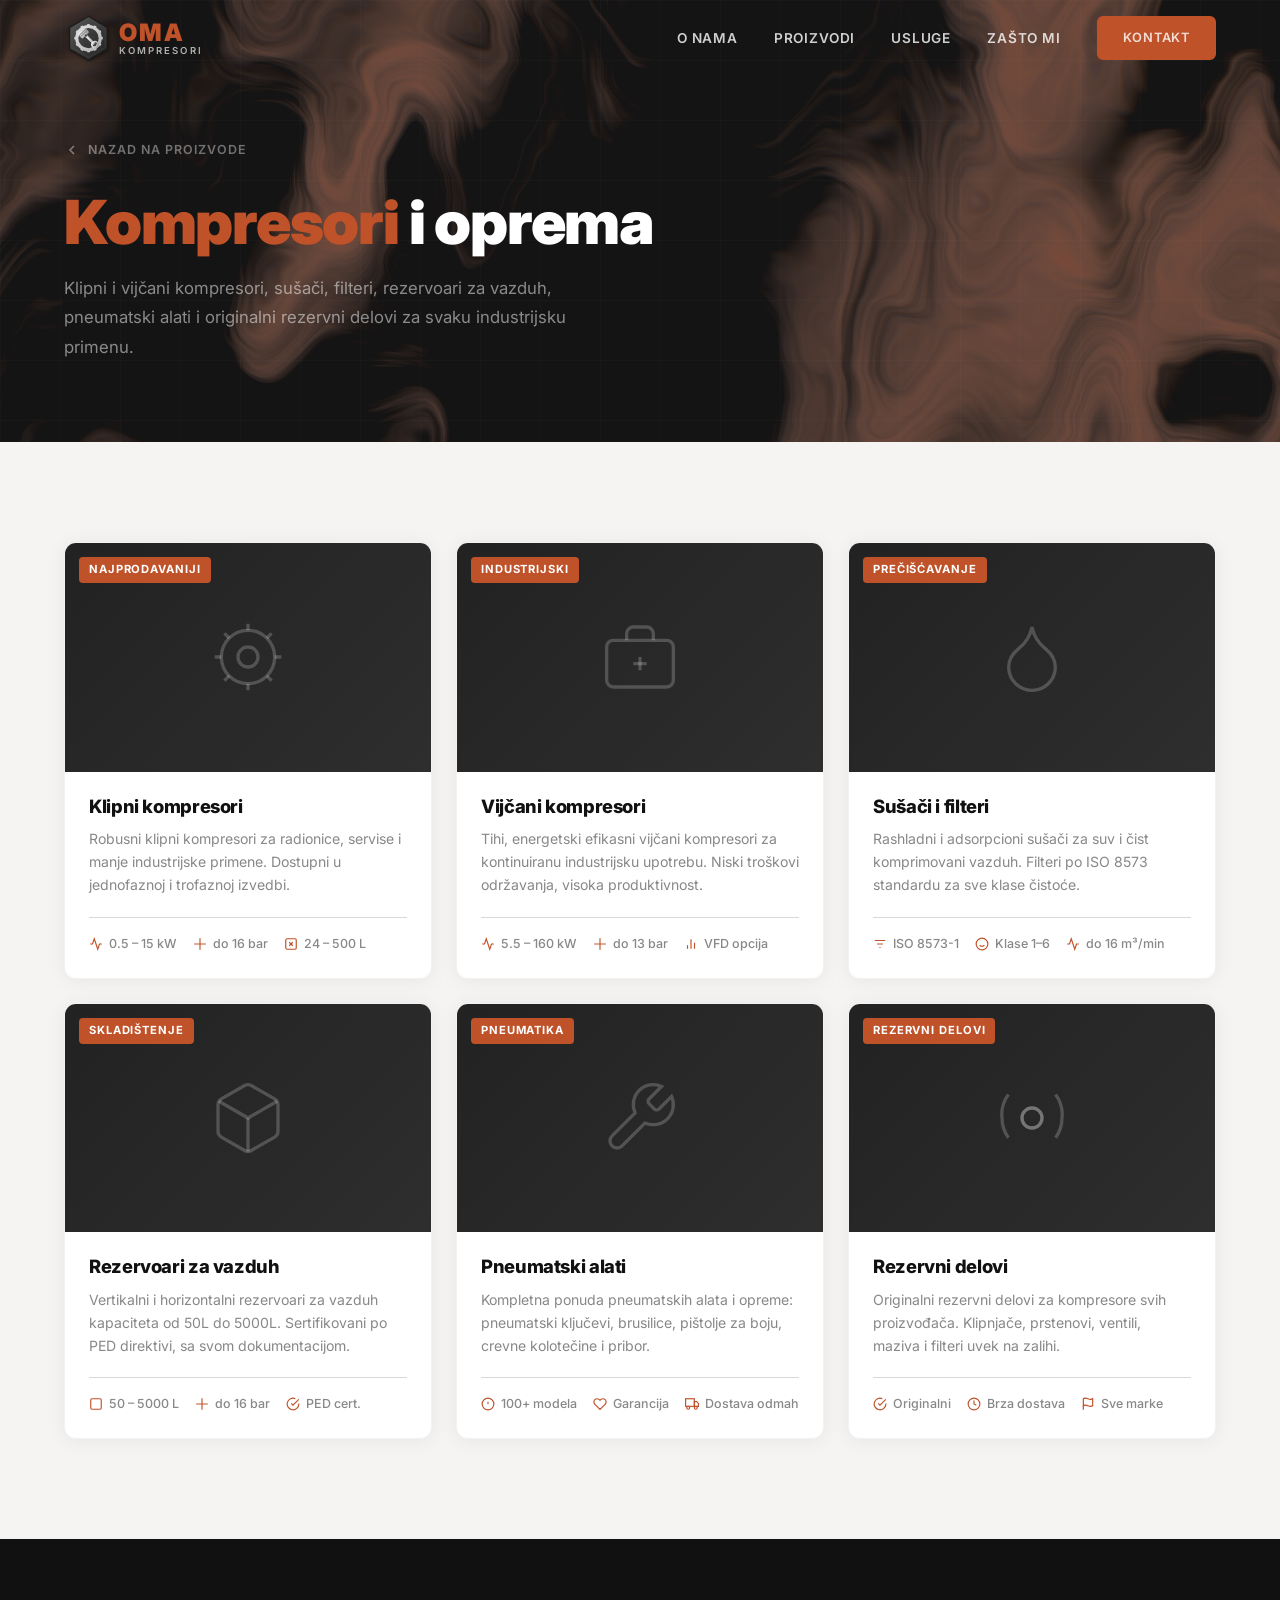
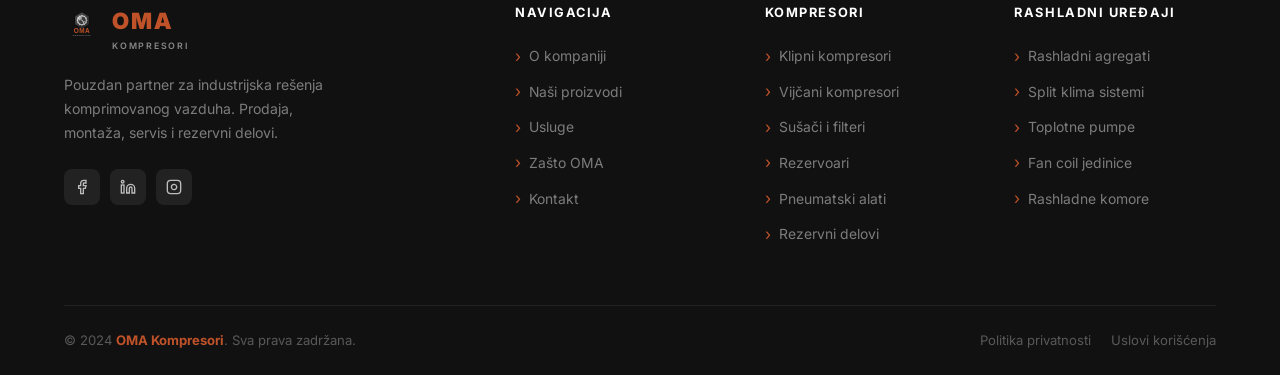
==== commit fd9dadb4: "Promeni boju naslova na Kompresori i oprema stranici" ====
--- a/kompresori.html
+++ b/kompresori.html
@@ -50,7 +50,7 @@
         <svg xmlns="http://www.w3.org/2000/svg" viewBox="0 0 24 24" fill="none" stroke="currentColor" stroke-width="2.5"><polyline points="15 18 9 12 15 6"/></svg>
         Nazad na proizvode
       </a>
-      <h1>Kompresori i <span>oprema</span></h1>
+      <h1><span>Kompresori</span> i oprema</h1>
       <p class="page-header-desc">Klipni i vijčani kompresori, sušači, filteri, rezervoari za vazduh, pneumatski alati i originalni rezervni delovi za svaku industrijsku primenu.</p>
     </div>
   </div>
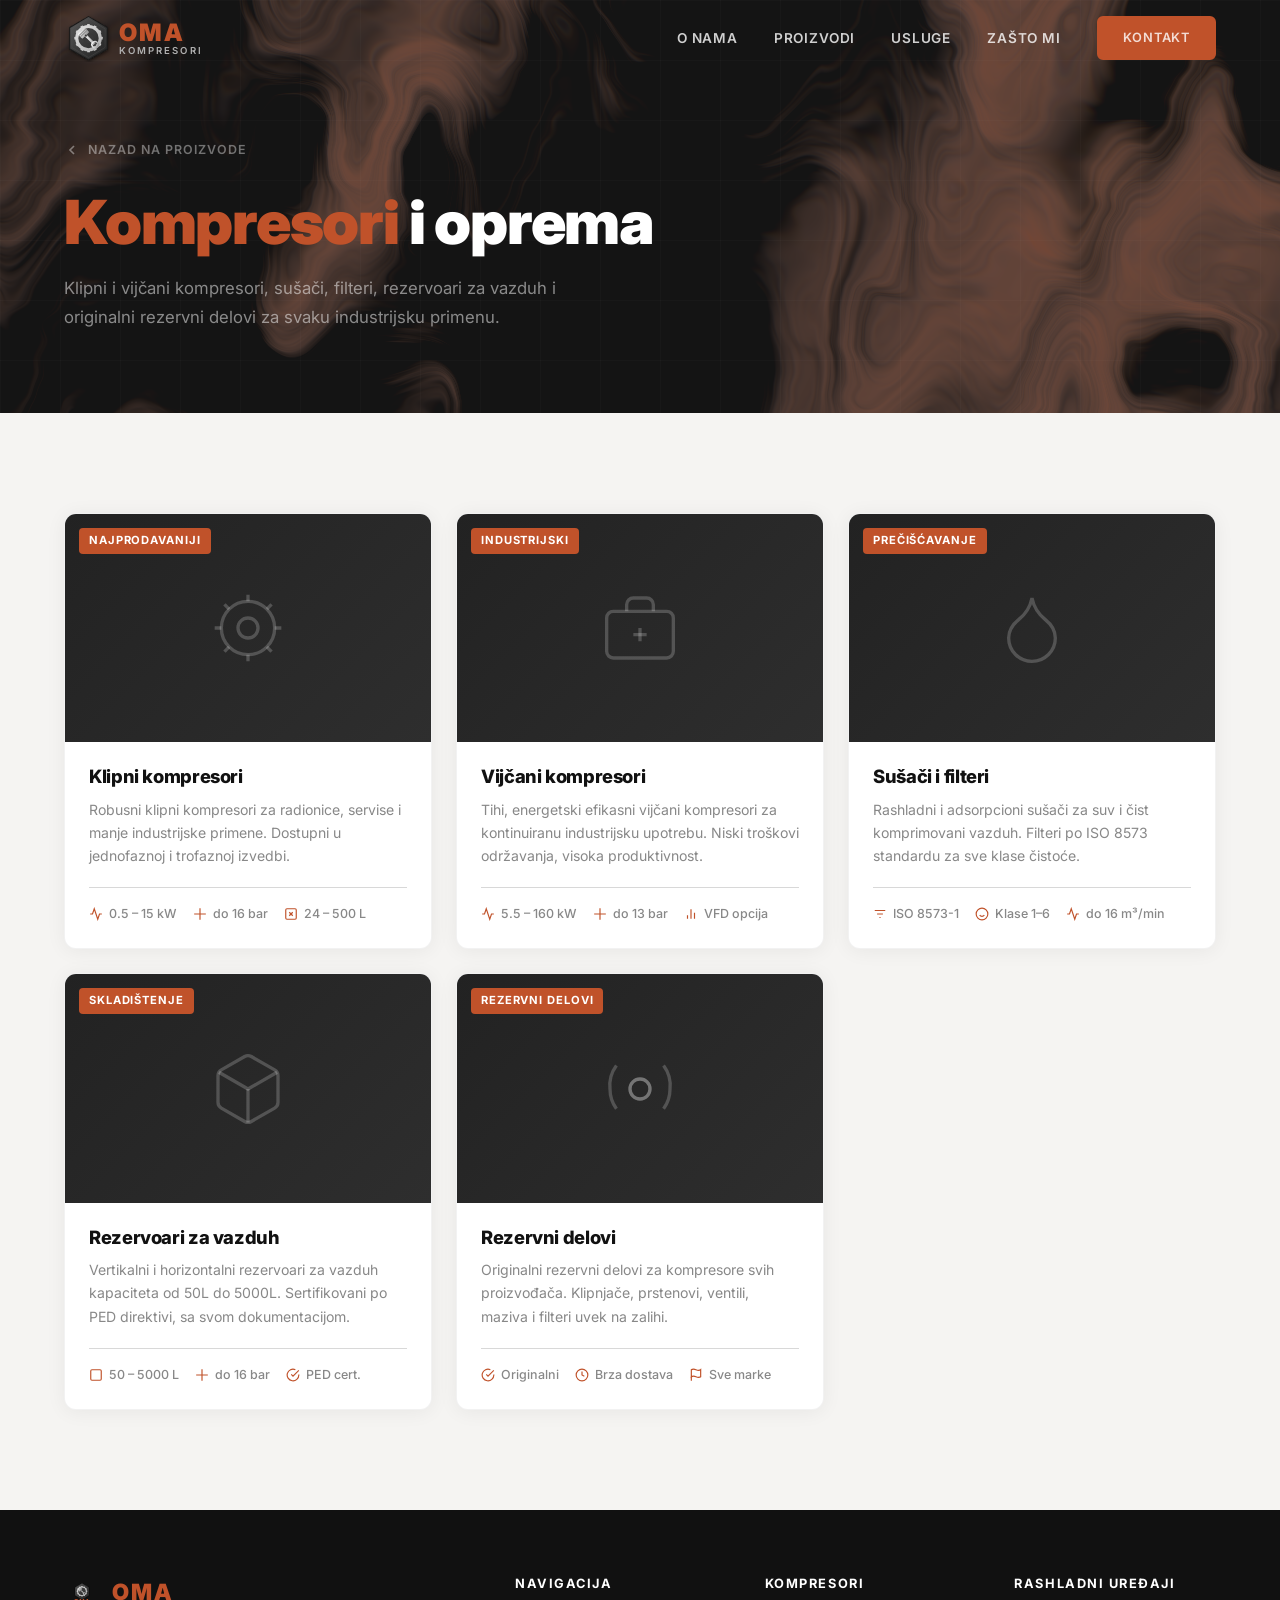
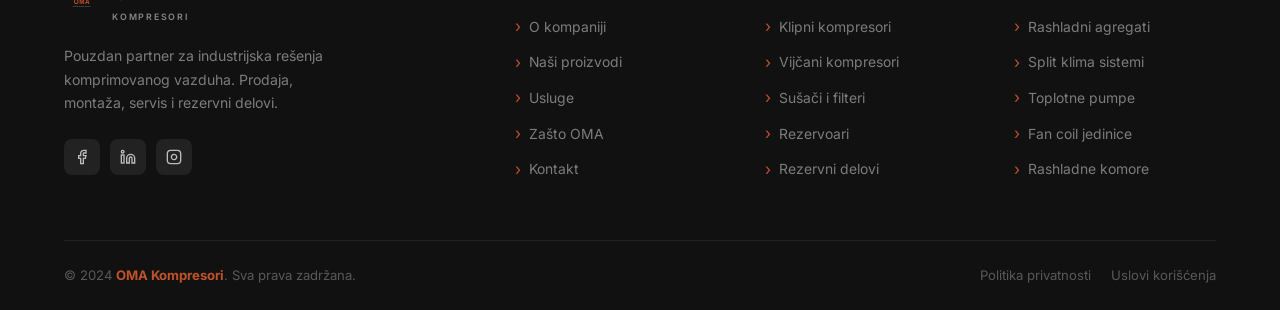
==== commit 086a5be9: "Ukloni pneumatske alate iz ponude proizvoda Co-Authored-By: Claude Sonnet 5 <noreply@anthropic.com>" ====
--- a/kompresori.html
+++ b/kompresori.html
@@ -4,7 +4,7 @@
   <meta charset="UTF-8" />
   <meta name="viewport" content="width=device-width, initial-scale=1.0" />
   <title>Kompresori – OMA Kompresori</title>
-  <meta name="description" content="Klipni i vijčani kompresori, sušači, filteri, rezervoari i pneumatski alati. OMA Kompresori – pouzdana industrijska rešenja." />
+  <meta name="description" content="Klipni i vijčani kompresori, sušači, filteri i rezervoari. OMA Kompresori – pouzdana industrijska rešenja." />
   <link rel="stylesheet" href="css/style.css" />
   <link rel="preconnect" href="https://fonts.googleapis.com" />
   <link rel="preconnect" href="https://fonts.gstatic.com" crossorigin />
@@ -51,7 +51,7 @@
         Nazad na proizvode
       </a>
       <h1><span>Kompresori</span> i oprema</h1>
-      <p class="page-header-desc">Klipni i vijčani kompresori, sušači, filteri, rezervoari za vazduh, pneumatski alati i originalni rezervni delovi za svaku industrijsku primenu.</p>
+      <p class="page-header-desc">Klipni i vijčani kompresori, sušači, filteri, rezervoari za vazduh i originalni rezervni delovi za svaku industrijsku primenu.</p>
     </div>
   </div>
 </div>
@@ -176,34 +176,6 @@
             <span class="product-spec">
               <svg xmlns="http://www.w3.org/2000/svg" viewBox="0 0 24 24" fill="none" stroke="currentColor" stroke-width="2"><path d="M22 11.08V12a10 10 0 1 1-5.93-9.14"/><polyline points="22 4 12 14.01 9 11.01"/></svg>
               PED cert.
-            </span>
-          </div>
-        </div>
-      </div>
-
-      <div class="product-card fade-up">
-        <div class="product-img">
-          <div class="product-img-overlay"></div>
-          <span class="product-tag">Pneumatika</span>
-          <svg class="product-icon" xmlns="http://www.w3.org/2000/svg" viewBox="0 0 24 24" fill="none" stroke="currentColor" stroke-width="1">
-            <path d="M14.7 6.3a1 1 0 0 0 0 1.4l1.6 1.6a1 1 0 0 0 1.4 0l3.77-3.77a6 6 0 0 1-7.94 7.94l-6.91 6.91a2.12 2.12 0 0 1-3-3l6.91-6.91a6 6 0 0 1 7.94-7.94l-3.76 3.76z"/>
-          </svg>
-        </div>
-        <div class="product-body">
-          <h3 class="product-title">Pneumatski alati</h3>
-          <p class="product-desc">Kompletna ponuda pneumatskih alata i opreme: pneumatski ključevi, brusilice, pištolje za boju, crevne kolotečine i pribor.</p>
-          <div class="product-specs">
-            <span class="product-spec">
-              <svg xmlns="http://www.w3.org/2000/svg" viewBox="0 0 24 24" fill="none" stroke="currentColor" stroke-width="2"><circle cx="12" cy="12" r="10"/><line x1="12" y1="8" x2="12" y2="12"/><line x1="12" y1="16" x2="12.01" y2="16"/></svg>
-              100+ modela
-            </span>
-            <span class="product-spec">
-              <svg xmlns="http://www.w3.org/2000/svg" viewBox="0 0 24 24" fill="none" stroke="currentColor" stroke-width="2"><path d="M20.84 4.61a5.5 5.5 0 0 0-7.78 0L12 5.67l-1.06-1.06a5.5 5.5 0 0 0-7.78 7.78l1.06 1.06L12 21.23l7.78-7.78 1.06-1.06a5.5 5.5 0 0 0 0-7.78z"/></svg>
-              Garancija
-            </span>
-            <span class="product-spec">
-              <svg xmlns="http://www.w3.org/2000/svg" viewBox="0 0 24 24" fill="none" stroke="currentColor" stroke-width="2"><rect x="1" y="3" width="15" height="13"/><polygon points="16 8 20 8 23 11 23 16 16 16 16 8"/><circle cx="5.5" cy="18.5" r="2.5"/><circle cx="18.5" cy="18.5" r="2.5"/></svg>
-              Dostava odmah
             </span>
           </div>
         </div>
@@ -279,7 +251,6 @@
           <li><a href="kompresori.html">Vijčani kompresori</a></li>
           <li><a href="kompresori.html">Sušači i filteri</a></li>
           <li><a href="kompresori.html">Rezervoari</a></li>
-          <li><a href="kompresori.html">Pneumatski alati</a></li>
           <li><a href="kompresori.html">Rezervni delovi</a></li>
         </ul>
       </div>
